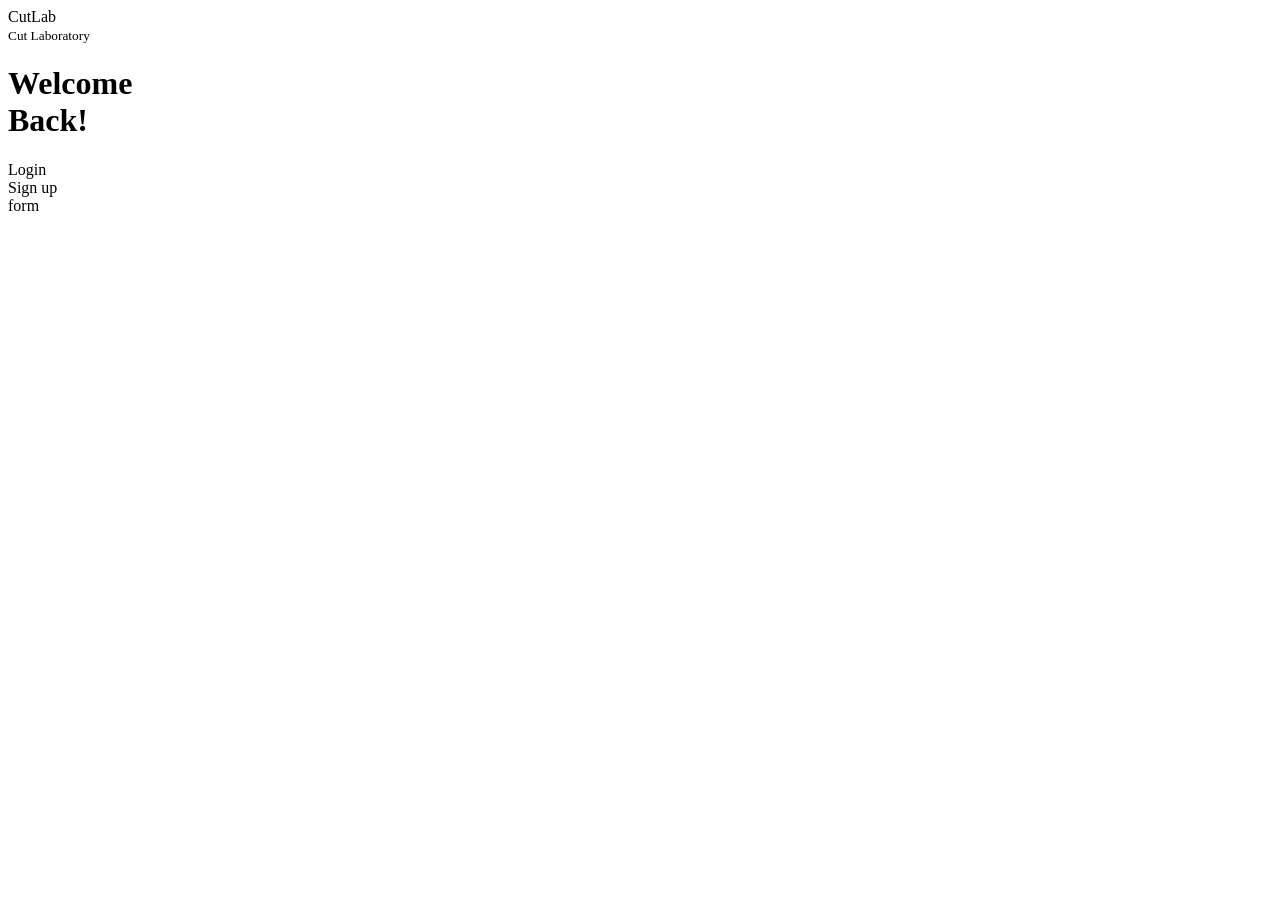
==== index.html @ ca482707 "creating file structure for login and signup ui" ====
<!DOCTYPE html>
<html lang="en">
<head>
    <meta charset="UTF-8">
    <meta name="viewport" content="width=device-width, initial-scale=1.0">
    <title>Login</title>
    <link href="https://fonts.googleapis.com/css2?family=Poppins:wght@300;400;500;600&display=swap" rel="stylesheet">
</head>
<body>

    <!--background shapes-->
    <div class="blob 1"></div>
    <div class="blob 2"></div>
    <div class="blob 3"></div>
    <div class="blob 4"></div>

    <!--centered card-->
    <div class="auth-card">
        <div class="auth-header"></div>
        <div class="logo-box">CutLab</div>
        <div class="menu-lines"></div>
    </div>

    <!--avatar and welcome text-->
    <div class="hero-row">
        <div class="avatar"></div>
        <div class="hero-text">
            <small>Cut Laboratory</small>
            <h1>Welcome<br>Back!</h1>
        </div>
    </div>

    <!--tab bar-->
    <div class="tab-bar">
        <div class="tab active" data-target="login">Login</div>
        <div class="tab" data-target="signup">Sign up</div>
    </div>

    <!--login form-->
    form



</body>
</html>
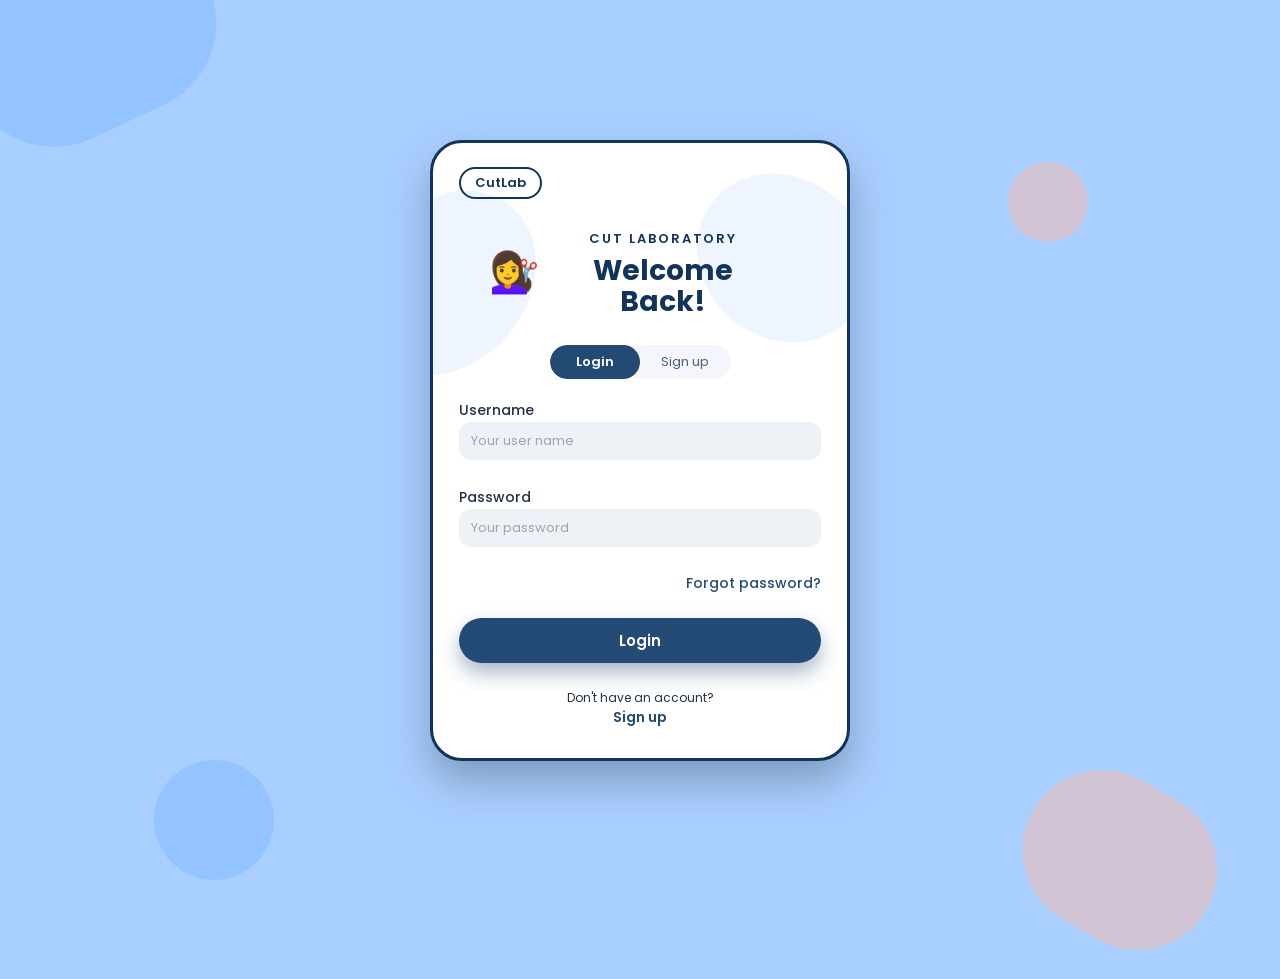
==== commit e4954bb1: "ui almost completed just left to add slight animaton and svg" ====
--- a/index.html
+++ b/index.html
@@ -1,45 +1,122 @@
 <!DOCTYPE html>
 <html lang="en">
-<head>
-    <meta charset="UTF-8">
-    <meta name="viewport" content="width=device-width, initial-scale=1.0">
+  <head>
+    <meta charset="UTF-8" />
+    <meta name="viewport" content="width=device-width, initial-scale=1.0" />
     <title>Login</title>
-    <link href="https://fonts.googleapis.com/css2?family=Poppins:wght@300;400;500;600&display=swap" rel="stylesheet">
-</head>
-<body>
+    <link
+      href="https://fonts.googleapis.com/css2?family=Poppins:wght@300;400;500;600&display=swap"
+      rel="stylesheet"
+    />
+    <link rel="stylesheet" href="style.css" />
+  </head>
+  <body>
 
-    <!--background shapes-->
-    <div class="blob 1"></div>
-    <div class="blob 2"></div>
-    <div class="blob 3"></div>
-    <div class="blob 4"></div>
+    <!-- PAGE WRAPPER -->
+    <div class="page-wrapper">
 
-    <!--centered card-->
-    <div class="auth-card">
-        <div class="auth-header"></div>
-        <div class="logo-box">CutLab</div>
-        <div class="menu-lines"></div>
-    </div>
+      <!-- Background blobs -->
+      <div class="blob b1"></div>
+      <div class="blob b2"></div>
+      <div class="blob b3"></div>
+      <div class="blob b4"></div>
 
-    <!--avatar and welcome text-->
-    <div class="hero-row">
-        <div class="avatar"></div>
-        <div class="hero-text">
+      <!-- AUTH CARD -->
+      <div class="auth-card">
+
+        <!-- Card shapes -->
+        <div class="card-shape s1"></div>
+        <div class="card-shape s2"></div>
+
+        <!-- Header -->
+        <div class="auth-header">
+          <div class="logo-box">CutLab</div>
+        </div>
+
+        <!-- Avatar + Welcome -->
+        <div class="hero-row">
+          <div class="avatar"></div>
+          <div class="hero-text">
             <small>Cut Laboratory</small>
-            <h1>Welcome<br>Back!</h1>
+            <h1>Welcome<br />Back!</h1>
+          </div>
         </div>
-    </div>
 
-    <!--tab bar-->
-    <div class="tab-bar">
-        <div class="tab active" data-target="login">Login</div>
-        <div class="tab" data-target="signup">Sign up</div>
-    </div>
+        <!-- Tabs -->
+        <div class="tab-bar">
+          <div class="tabs-pill">
+            <span class="tab-indicator"></span>
+              <div class="tab active" data-target="login">Login</div>
+              <div class="tab" data-target="signup">Sign up</div>
+          </div>
+        </div>
 
-    <!--login form-->
-    form
+        <!-- FORM WRAPPER -->
+        <div class="form-wrapper">
 
+          <!-- LOGIN FORM -->
+          <form id="login-form" class="form active">
+            <div class="field">
+              <label for="username">Username</label>
+              <input type="text" id="username" placeholder="Your user name" required />
+            </div>
 
+            <div class="field">
+              <label for="password">Password</label>
+              <input type="password" id="password" placeholder="Your password" required />
+            </div>
 
-</body>
-</html>+            <div class="forgot-row">
+              <a href="#">Forgot password?</a>
+            </div>
+
+            <button class="btn-primary" type="submit">Login</button>
+
+            <div class="bottom-text">
+              Don't have an account? <span id="go-signup">Sign up</span>
+            </div>
+          </form>
+
+          <!-- SIGNUP FORM -->
+          <form id="signup-form" class="form">
+            <div class="field">
+              <label for="create-username">Username</label>
+              <input type="text" id="create-username" placeholder="Create a username" required />
+            </div>
+
+            <div class="field">
+              <label for="full-name">Full name</label>
+              <input type="text" id="full-name" placeholder="Your full name" required />
+            </div>
+
+            <div class="field">
+              <label for="email">Email</label>
+              <input type="email" id="email" placeholder="Your email address" required />
+            </div>
+
+            <div class="field">
+              <label for="signup-password">Password</label>
+              <input type="password" id="signup-password" placeholder="Create a password" required />
+            </div>
+
+            <div class="field">
+              <label for="confirm-password">Confirm Password</label>
+              <input type="password" id="confirm-password" placeholder="Confirm your password" required />
+            </div>
+
+            <button class="btn-primary" type="submit">Create Account</button>
+
+            <div class="bottom-text">
+              Already have an account? <span id="go-login">Login</span>
+            </div>
+          </form>
+
+        </div> <!-- END form-wrapper -->
+
+      </div> <!-- END auth-card -->
+
+    </div> <!-- END page-wrapper -->
+
+    <script src="index.js"></script>
+  </body>
+</html>
--- a/style.css
+++ b/style.css
@@ -0,0 +1,274 @@
+*{
+    margin: 0;
+    padding: 0;
+    box-sizing: border-box;
+    font-family: "Poppins", sans-serif;
+}
+
+body{
+    min-height: 100vh;
+    display: flex;
+    align-items: center;
+    justify-content: center;
+    background: #a9cfff;
+    position: relative;
+    /* overflow: hidden; */
+}
+/* .page-wrapper {
+  position: relative;
+  width: 100%;
+  height: 100%;
+  display: flex;
+  align-items: center;
+  justify-content: center;
+  overflow: hidden;
+ 
+} */
+
+/* bg blob like shapes */
+
+.blob{
+    position: absolute;
+    border-radius: 100px;
+    opacity: 0.45;
+    pointer-events: none;
+    z-index: 1;
+}
+.blob.b1{
+    width: 260px; height: 180px;
+    background: #7ab5ff;
+    top:-50px; left:-40px;
+    transform: rotate(-25deg);
+}
+.blob.b2{
+    width:200px; height:160px;
+    background: #ffb6a3;
+    bottom: -40px; right: 60px;
+    transform: rotate(30deg);
+}
+.blob.b3{
+    width: 120px; height: 120px;
+    background: #7ab5ff;
+    bottom: 20px; left: 12%;
+}
+.blob.b4 {
+      width: 80px; height: 80px;
+      background: #ffb6a3;
+      top: 18%; right: 15%;
+    }
+
+/* auth card */
+.auth-card{
+    /* display: flex;
+    flex-direction: column; */
+      position: relative;
+      width: 420px;
+      background: #ffffff;
+      border-radius: 32px;
+      box-shadow: 0 20px 40px rgba(0,0,0,0.25);
+      padding: 24px 26px 30px;
+      border: 3px solid #12345B;
+      z-index: 2;
+      overflow:hidden;
+      gap: 20px;
+
+}
+.card-shape{
+      position: absolute;
+      /* border-radius: 90px; */
+      background: #EDF4FF;
+      opacity: 0.9;
+      pointer-events: none;
+      z-index: -1;
+}
+ .card-shape.s1 {
+    border-radius: 50%;
+      width: 200px; height: 160px;
+      top: 60px; right:300px;
+     transform: rotate(-50deg);
+    }
+    .card-shape.s2 {
+      border-radius: 50%;
+      width: 160px; height: 180px;
+      top: 25px; left: 270px;
+      transform: rotate(-50deg);
+    }
+
+ .auth-header {
+      display: flex;
+      justify-content: space-between;
+      align-items: center;
+      margin-bottom: 18px;
+      position: relative;
+      z-index: 1;
+    }
+.logo-box{
+   padding: 4px 14px;
+      border-radius: 999px;
+      border: 2px solid #12345B;
+      font-size: 13px;
+      font-weight: 600;
+      color: #12345B;
+}
+
+
+/* top illustration and txt block */
+.hero-row{
+    /* border: 1px solid blue; */
+    display:flex;
+    align-items: center;
+    margin-bottom: 18px;
+    /* gap: 18px; */
+    /* justify-content: space-around; */
+}
+.avatar{
+    width: 110px;
+      height: 110px;
+      border-radius: 50%;
+      /* background: #FFE3D6; */
+      display: flex;
+      align-items: center;
+      justify-content: center;
+      margin-right: 20px;
+}
+/* simple avatar ill replace it later with svg and dynamic  */
+.avatar::before{
+    content: "💇‍♀️";
+    font-size: 40px;
+}
+.hero-text small{
+      font-size: 13px;
+      font-weight: 600;
+      letter-spacing: 0.15em;
+      text-transform: uppercase;
+      color: #12345B;
+}
+.hero-text h1{
+      margin-top: 6px;
+      font-size: 28px;
+      line-height: 1.2;
+      color: #12345B;
+      text-align: center;
+      font-weight: 700;
+      line-height: 1.1;
+}
+/* login and signup toggle pill */
+.tab-bar{
+     position: relative;
+      z-index: 1;
+      display: flex;
+      align-items: center;
+      justify-content: center;
+      margin-bottom: 18px;
+}
+ .tabs-pill {
+      display: flex;
+      width: 50%;
+      border-radius: 999px;
+      /* border: 1.5px solid #12345B; */
+      overflow: hidden;
+      background: #F4F6FB;
+    }
+.tab{
+    flex: 1;
+    text-align: center;
+    padding: 7px 0;
+    font-size: 13px;
+    border-radius: 999px;
+    cursor: pointer;
+    transition: 0.2s;
+    color: #4c6176;
+}
+.tab.active {
+    background: #234a73;
+    color: #fff;
+    font-weight: 600;
+}
+
+/* form */
+
+.form-wrapper {
+      position: relative;
+      z-index: 1;
+    }
+form{
+   display: none;
+      flex-direction: column;
+      gap: 12px;
+
+}
+.form.active {
+      display: flex;
+    }
+
+.field{
+    margin-bottom:12px;
+}
+.field label{
+    
+    margin-bottom:2px;
+    font-size: 14px;
+    color: #22314A;
+    font-weight: 500;
+}
+.field input{
+    width: 100%;
+    border:none;
+    outline: none;
+    background: #EEF1F6;
+    padding: 9px 12px;
+    border-radius: 12px;
+    font-size: 13px;
+    color: #22314A;
+}
+.field input::placeholder {
+      color: #9BA4B6;
+}
+.forgot-row{
+    text-align: right;
+    font-size: 14px;
+    margin-top: 2px;
+}
+.forgot-row a{
+    text-decoration: none;
+    color: #234B76;
+    font-weight: 500;
+}
+.btn-primary{
+    width:100%;
+    padding:11px 0;
+    border:none;
+    border-radius: 999px;
+    outline: none;
+    background: #234B76;
+    color: #ffffff;
+    font-size:15px;
+    font-weight: 600;
+    cursor: pointer;
+    margin-top: 12px;
+    margin-bottom: 14px;
+    box-shadow: 0 10px 20px rgba(17, 53, 96, 0.35);
+    transition: ease-in-out 0.3s;
+}
+.btn-primary:hover{
+    background: #a9cfff;
+}
+.bottom-text{
+    display: flex;
+    flex-direction: column;
+    align-items: center;
+    color:#22314A;
+    font-size:12px;
+    text-align: center;
+}
+.bottom-text span{
+    color:#234B76;
+    font-weight: 600;
+    cursor: pointer;
+    font-size: 14px;
+}
+
+/* media queries */
+
+    
+
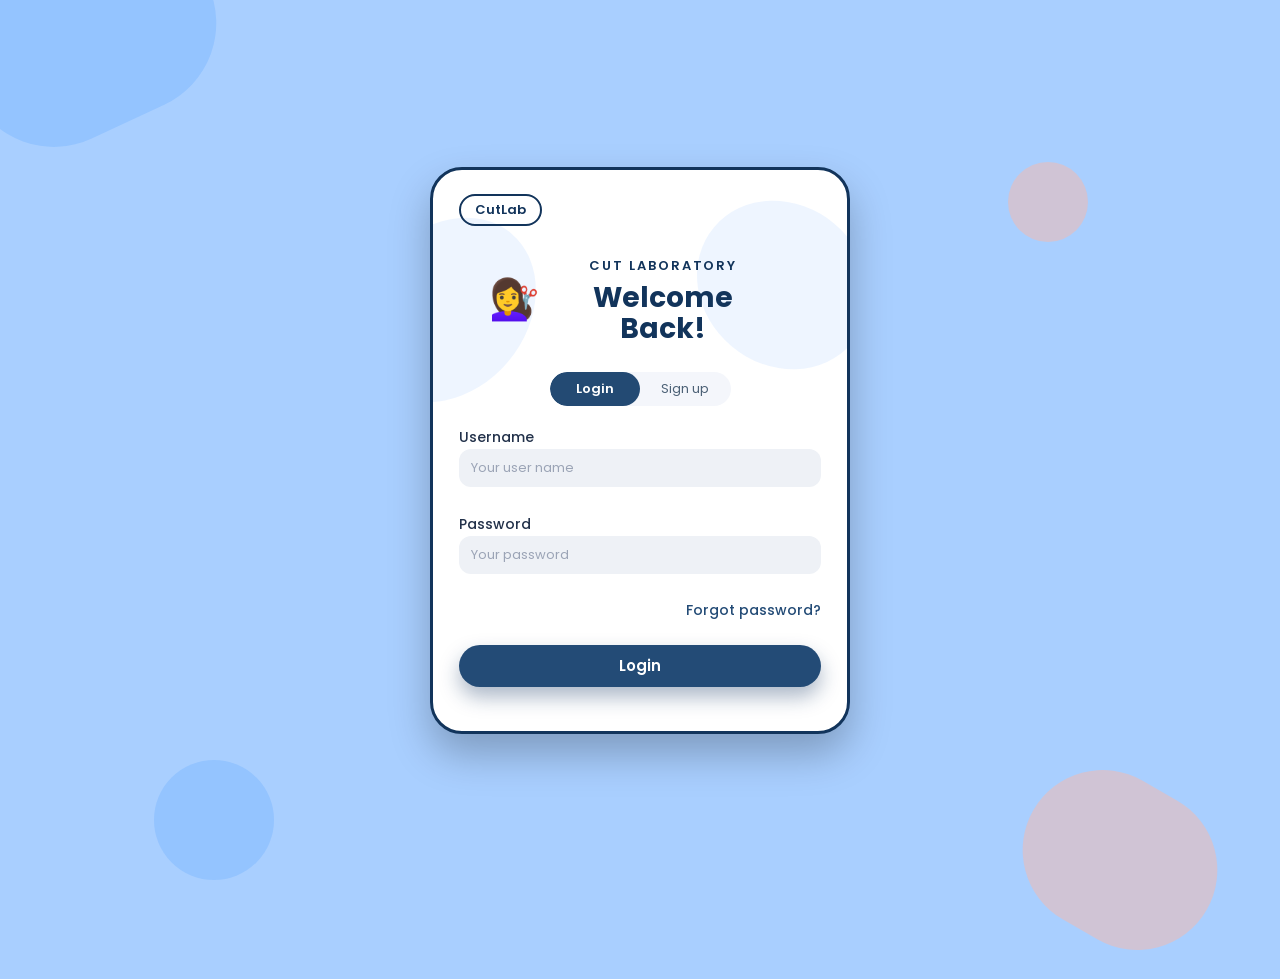
==== commit 06de06cb: "edited whole structure and added functionality on click events and also added fetch for future use" ====
--- a/index.html
+++ b/index.html
@@ -8,6 +8,8 @@
       href="https://fonts.googleapis.com/css2?family=Poppins:wght@300;400;500;600&display=swap"
       rel="stylesheet"
     />
+  <link href='https://unpkg.com/boxicons@2.1.4/css/boxicons.min.css' rel='stylesheet'>
+
     <link rel="stylesheet" href="style.css" />
   </head>
   <body>
@@ -38,7 +40,7 @@
           <div class="avatar"></div>
           <div class="hero-text">
             <small>Cut Laboratory</small>
-            <h1>Welcome<br />Back!</h1>
+            <h1>Welcome<br/>Back!</h1>
           </div>
         </div>
 
@@ -72,44 +74,95 @@
 
             <button class="btn-primary" type="submit">Login</button>
 
-            <div class="bottom-text">
-              Don't have an account? <span id="go-signup">Sign up</span>
-            </div>
           </form>
 
           <!-- SIGNUP FORM -->
           <form id="signup-form" class="form">
+
+           <!-- step1 name + username -->
+          <div class="step step-1 active">
+            <div class="field">
+              <label for="full-name">Full name</label>
+              <input type="text" id="full-name" placeholder="Your full name" required />
+          </div>
+
             <div class="field">
               <label for="create-username">Username</label>
               <input type="text" id="create-username" placeholder="Create a username" required />
             </div>
+          </div>
 
-            <div class="field">
-              <label for="full-name">Full name</label>
-              <input type="text" id="full-name" placeholder="Your full name" required />
+<div class="step step-2">
+  <div class="field">
+    <div class="field-label-row">
+      <label for="email">Email</label>
+      <button type="button" class="link-btn" id="verify-email-btn"> <!--Fetch garne-->
+        Send code
+      </button>
+    </div>
+    <input type="email" id="email" placeholder="Your email address" required />
+  </div>
+
+  <div class="field">
+    <label for="code">Verification Code</label>
+
+    <div class="otp-wrapper">
+      <input type="text" class="otp-input" maxlength="1" inputmode="numeric" />   
+      <input type="text" class="otp-input" maxlength="1" inputmode="numeric" />
+      <input type="text" class="otp-input" maxlength="1" inputmode="numeric" />
+      <input type="text" class="otp-input" maxlength="1" inputmode="numeric" />
+      <input type="text" class="otp-input" maxlength="1" inputmode="numeric" />
+      <input type="text" class="otp-input" maxlength="1" inputmode="numeric" />
+    </div>
+
+    <input type="hidden" id="verification-code" name="verification-code">
+  </div>
+</div>
+
+
+
+            <!-- step3 password creation -->
+            <div class="step step-3">
+              <div class="field">
+                <label for="signup-password">Password</label>
+                <input type="password" id="signup-password" placeholder="Create a password" required />
+              </div>
+
+              <div class="field">
+                <label for="confirm-password">Confirm Password</label>
+                <input type="password" id="confirm-password" placeholder="Confirm your password" required />
+              </div>
             </div>
 
-            <div class="field">
-              <label for="email">Email</label>
-              <input type="email" id="email" placeholder="Your email address" required />
+          <!-- step-navigation button  -->
+
+            <div class="step-nav">
+                <div class="btn-container">
+                   <button class="btn-primary"  type="button" id="prev-btn">'
+                    <span>Back</span>
+                     <i class='bx bx-left-arrow-alt'></i>
+                   </button>
+                   <button class="btn-primary" type="button" id="next-btn">
+                    <span>Next</span>
+                    <i class='bx bx-right-arrow-alt'></i>
+                   </button> 
+                  
+                </div>  
             </div>
+       
+            
 
-            <div class="field">
-              <label for="signup-password">Password</label>
-              <input type="password" id="signup-password" placeholder="Create a password" required />
-            </div>
 
-            <div class="field">
-              <label for="confirm-password">Confirm Password</label>
-              <input type="password" id="confirm-password" placeholder="Confirm your password" required />
-            </div>
+           
 
-            <button class="btn-primary" type="submit">Create Account</button>
+            
 
-            <div class="bottom-text">
-              Already have an account? <span id="go-login">Login</span>
-            </div>
-          </form>
+          
+
+            
+          </form> <!--end of signup form-->
+
+
 
         </div> <!-- END form-wrapper -->
 
--- a/style.css
+++ b/style.css
@@ -14,16 +14,6 @@
     position: relative;
     /* overflow: hidden; */
 }
-/* .page-wrapper {
-  position: relative;
-  width: 100%;
-  height: 100%;
-  display: flex;
-  align-items: center;
-  justify-content: center;
-  overflow: hidden;
- 
-} */
 
 /* bg blob like shapes */
 
@@ -176,7 +166,7 @@
     font-size: 13px;
     border-radius: 999px;
     cursor: pointer;
-    transition: 0.2s;
+    transition: color 0.2s;
     color: #4c6176;
 }
 .tab.active {
@@ -204,6 +194,27 @@
 .field{
     margin-bottom:12px;
 }
+.otp-wrapper {
+  display: flex;
+  gap: 8px;
+  margin-top: 6px;
+}
+
+.otp-input {
+  width: 40px;
+  height: 40px;
+  text-align: center;
+  font-size: 18px;
+  border-radius: 6px;
+  border: 1px solid #ccc;
+  outline: none;
+}
+
+.otp-input:focus {
+  border-color: #4b7cff; /* or your primary color */
+  box-shadow: 0 0 0 1px rgba(75, 124, 255, 0.3);
+}
+
 .field label{
     
     margin-bottom:2px;
@@ -212,6 +223,7 @@
     font-weight: 500;
 }
 .field input{
+  
     width: 100%;
     border:none;
     outline: none;
@@ -235,24 +247,75 @@
     font-weight: 500;
 }
 .btn-primary{
-    width:100%;
-    padding:11px 0;
-    border:none;
+    width: 100%;               /* ⬅ let flex handle it */
+    height: 42px;
+    padding: 0 16px;
+    border: none;
     border-radius: 999px;
     outline: none;
     background: #234B76;
     color: #ffffff;
-    font-size:15px;
+    font-size: 15px;
     font-weight: 600;
     cursor: pointer;
     margin-top: 12px;
     margin-bottom: 14px;
     box-shadow: 0 10px 20px rgba(17, 53, 96, 0.35);
     transition: ease-in-out 0.3s;
-}
+    display: inline-flex;
+    align-items: center;
+    justify-content: center;
+    gap: 6px;
+}
+
+.btn-primary i{
+    font-size: 18px;
+}
+
 .btn-primary:hover{
     background: #a9cfff;
-}
+    color: #4b7cff;
+}
+#prev-btn i, 
+#next-btn i{
+    font-size:18px;
+}
+.btn-container .btn-primary{
+    flex: 1;         
+    width: auto;          /* ⬅ make buttons equal width */
+}
+
+.btn-container{
+    display: flex;
+    width: 100%;
+    gap: 12px;                 
+    justify-content: flex-start;  
+}
+.field-label-row{
+    display:flex;
+    justify-content: space-between;
+    align-items: center;
+    margin-bottom:4px;
+}
+.link-btn{
+    background: none;
+    padding: 0;
+    border: none;
+    color: #234B76;
+    font-size: 14px;
+    font-weight: 500;
+    cursor: pointer;
+}
+.link-btn:hover{
+    color: #4b7cff;
+}
+.step{
+    display:none;
+}
+.step.active{
+    display:block
+}
+
 .bottom-text{
     display: flex;
     flex-direction: column;
@@ -268,7 +331,5 @@
     font-size: 14px;
 }
 
-/* media queries */
-
     
 
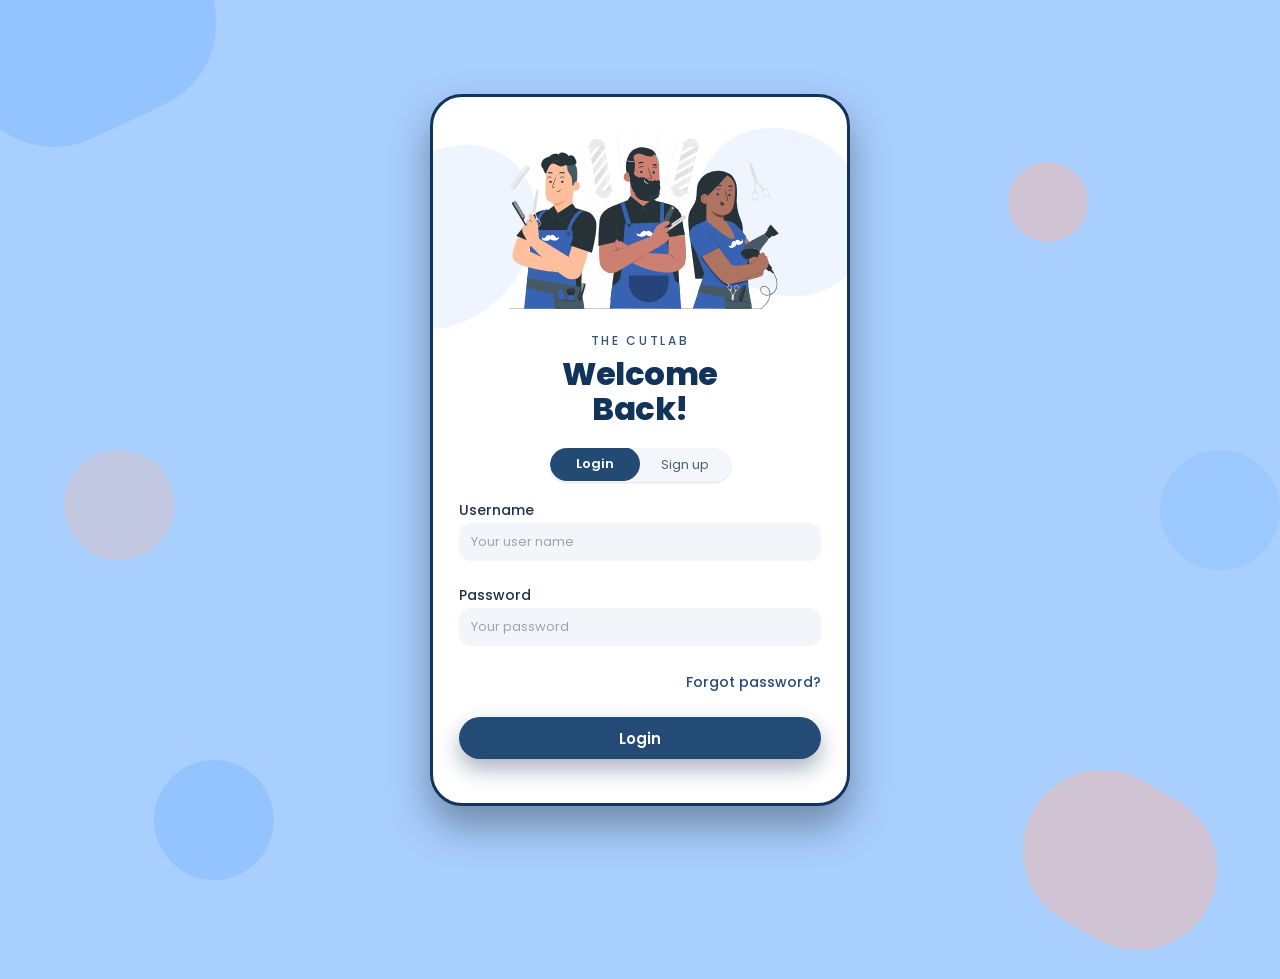
==== commit 6c4452d9: "the over all funtionality is completed and added slight animations to buttons blobs etc and change t" ====
--- a/index.html
+++ b/index.html
@@ -22,6 +22,8 @@
       <div class="blob b2"></div>
       <div class="blob b3"></div>
       <div class="blob b4"></div>
+      <div class="blob b5"></div>
+      <div class="blob b6"></div>
 
       <!-- AUTH CARD -->
       <div class="auth-card">
@@ -30,19 +32,17 @@
         <div class="card-shape s1"></div>
         <div class="card-shape s2"></div>
 
-        <!-- Header -->
-        <div class="auth-header">
-          <div class="logo-box">CutLab</div>
-        </div>
+      
 
         <!-- Avatar + Welcome -->
-        <div class="hero-row">
-          <div class="avatar"></div>
-          <div class="hero-text">
-            <small>Cut Laboratory</small>
-            <h1>Welcome<br/>Back!</h1>
-          </div>
-        </div>
+ <div class="hero-illustration">
+  <img src="assests/barbershop team-pana (1).svg" alt="barber">
+</div>
+
+<div class="hero-title">
+  <small>THE CUTLAB</small>
+  <h1>Welcome<br>Back!</h1>
+</div>
 
         <!-- Tabs -->
         <div class="tab-bar">
@@ -149,16 +149,6 @@
                   
                 </div>  
             </div>
-       
-            
-
-
-           
-
-            
-
-          
-
             
           </form> <!--end of signup form-->
 
--- a/style.css
+++ b/style.css
@@ -12,7 +12,7 @@
     justify-content: center;
     background: #a9cfff;
     position: relative;
-    /* overflow: hidden; */
+    overflow: hidden;
 }
 
 /* bg blob like shapes */
@@ -23,29 +23,106 @@
     opacity: 0.45;
     pointer-events: none;
     z-index: 1;
-}
+    animation:float-blob 5s ease-in-out infinite;
+}
+@keyframes float-blob {
+     0%   { transform: translateY(0) translateX(0); }
+     25%  { transform: translateY(-8px) translateX(4px); }
+    50%  { transform: translateY(0) translateX(8px); }
+    75%  { transform: translateY(6px) translateX(4px); }
+    100% { transform: translateY(0) translateX(0); }
+}
+
+
 .blob.b1{
     width: 260px; height: 180px;
     background: #7ab5ff;
     top:-50px; left:-40px;
     transform: rotate(-25deg);
+    animation-delay: 0s;
 }
 .blob.b2{
     width:200px; height:160px;
     background: #ffb6a3;
     bottom: -40px; right: 60px;
     transform: rotate(30deg);
+    animation-delay: -3s;
 }
 .blob.b3{
     width: 120px; height: 120px;
     background: #7ab5ff;
     bottom: 20px; left: 12%;
+    animation-delay: -6s;
 }
 .blob.b4 {
       width: 80px; height: 80px;
       background: #ffb6a3;
       top: 18%; right: 15%;
-    }
+      animation-delay: -1.5s;
+    }
+.blob.b5{
+    width: 120px; height: 120px;
+      background: #7ab5ff;
+      top: 50%; right: 0;
+      opacity: 0.3;
+}
+.blob.b6{
+   width:110px; height:110px;
+    background: #ffb6a3;
+    top: 50%; left: 5%;
+    transform: rotate(30deg);
+    opacity: 0.3;
+}
+.hero-illustration {
+  width: 100%;
+  height: 100%;
+  margin: 0 auto;                /* center in card */
+  position: relative;
+  z-index: 2;                    /* above blob shapes */
+}
+
+.hero-illustration img {
+  width: 100%;
+  height: 200px;
+  object-fit: contain;
+  animation: float 2.8s ease-in-out infinite;
+}
+@keyframes float {
+    0%, 100%{
+        transform: translateY(0);
+    }
+    50%{
+        transform: translateY(-6px);
+    }
+}
+.hero-title {
+  text-align: center;
+  margin-top: 4px;
+  margin-bottom: 22px;
+  position: relative;
+  z-index: 2;
+}
+
+.hero-title small {
+  font-size: 12px;
+  letter-spacing: .22em;
+  text-transform: uppercase;
+  color: #12345B;
+  opacity: .85;
+  display: block;
+  margin-bottom: 6px;
+  font-weight: 500;
+}
+
+.hero-title h1 {
+  font-size: 32px;
+  font-weight: 800;
+  line-height: 1.1;
+  margin: 0;
+  color: #12345B;
+  letter-spacing: -0.5px;
+}
+
 
 /* auth card */
 .auth-card{
@@ -55,17 +132,27 @@
       width: 420px;
       background: #ffffff;
       border-radius: 32px;
-      box-shadow: 0 20px 40px rgba(0,0,0,0.25);
+      box-shadow: 0 20px 40px rgba(0,0,0,0.35);
       padding: 24px 26px 30px;
       border: 3px solid #12345B;
       z-index: 2;
       overflow:hidden;
       gap: 20px;
-
+      animation: card-in 420ms ease-out
+}
+@keyframes card-in {
+    0%{
+        opacity: 0;
+        transform: translateY(18px) scale(0.98);
+    }
+    100%{
+        opacity: 1;
+        transform: translateY(0) scale(1);
+    }
+    
 }
 .card-shape{
       position: absolute;
-      /* border-radius: 90px; */
       background: #EDF4FF;
       opacity: 0.9;
       pointer-events: none;
@@ -76,7 +163,9 @@
       width: 200px; height: 160px;
       top: 60px; right:300px;
      transform: rotate(-50deg);
-    }
+     
+    }
+  
     .card-shape.s2 {
       border-radius: 50%;
       width: 160px; height: 180px;
@@ -84,64 +173,7 @@
       transform: rotate(-50deg);
     }
 
- .auth-header {
-      display: flex;
-      justify-content: space-between;
-      align-items: center;
-      margin-bottom: 18px;
-      position: relative;
-      z-index: 1;
-    }
-.logo-box{
-   padding: 4px 14px;
-      border-radius: 999px;
-      border: 2px solid #12345B;
-      font-size: 13px;
-      font-weight: 600;
-      color: #12345B;
-}
-
-
-/* top illustration and txt block */
-.hero-row{
-    /* border: 1px solid blue; */
-    display:flex;
-    align-items: center;
-    margin-bottom: 18px;
-    /* gap: 18px; */
-    /* justify-content: space-around; */
-}
-.avatar{
-    width: 110px;
-      height: 110px;
-      border-radius: 50%;
-      /* background: #FFE3D6; */
-      display: flex;
-      align-items: center;
-      justify-content: center;
-      margin-right: 20px;
-}
-/* simple avatar ill replace it later with svg and dynamic  */
-.avatar::before{
-    content: "💇‍♀️";
-    font-size: 40px;
-}
-.hero-text small{
-      font-size: 13px;
-      font-weight: 600;
-      letter-spacing: 0.15em;
-      text-transform: uppercase;
-      color: #12345B;
-}
-.hero-text h1{
-      margin-top: 6px;
-      font-size: 28px;
-      line-height: 1.2;
-      color: #12345B;
-      text-align: center;
-      font-weight: 700;
-      line-height: 1.1;
-}
+
 /* login and signup toggle pill */
 .tab-bar{
      position: relative;
@@ -155,10 +187,11 @@
       display: flex;
       width: 50%;
       border-radius: 999px;
-      /* border: 1.5px solid #12345B; */
       overflow: hidden;
       background: #F4F6FB;
-    }
+      box-shadow: 0 1px 2px rgba(0,0,0,0.12);
+}
+    
 .tab{
     flex: 1;
     text-align: center;
@@ -166,13 +199,17 @@
     font-size: 13px;
     border-radius: 999px;
     cursor: pointer;
-    transition: color 0.2s;
+   transition:
+    color 0.18s ease,
+    background 0.18s ease,
+    transform 0.16s ease;
     color: #4c6176;
 }
 .tab.active {
     background: #234a73;
     color: #fff;
     font-weight: 600;
+    transform: translateY(-1px);
 }
 
 /* form */
@@ -192,6 +229,8 @@
     }
 
 .field{
+    display: flex;
+    flex-direction: column;
     margin-bottom:12px;
 }
 .otp-wrapper {
@@ -223,11 +262,10 @@
     font-weight: 500;
 }
 .field input{
-  
     width: 100%;
     border:none;
     outline: none;
-    background: #EEF1F6;
+    background: #F2F5FA;
     padding: 9px 12px;
     border-radius: 12px;
     font-size: 13px;
@@ -260,21 +298,29 @@
     cursor: pointer;
     margin-top: 12px;
     margin-bottom: 14px;
-    box-shadow: 0 10px 20px rgba(17, 53, 96, 0.35);
-    transition: ease-in-out 0.3s;
+    box-shadow: 0 10px 22px rgba(9, 35, 74, 0.35);
+    transform: translateY(0);
+    transition:
+    transform 0.18s ease,
+    box-shadow 0.18s ease,
+    background 0.18s ease,
+    color 0.18s ease;
     display: inline-flex;
     align-items: center;
     justify-content: center;
-    gap: 6px;
-}
+    gap: 6px;               /* space between text and arrow */
+    vertical-align: middle; /* prevents slight shift */
+} 
 
 .btn-primary i{
     font-size: 18px;
 }
-
-.btn-primary:hover{
-    background: #a9cfff;
-    color: #4b7cff;
+.btn-
+
+.btn-primary:hover {
+  transform: translateY(-2px);
+  box-shadow: 0 16px 30px rgba(9, 35, 74, 0.38);
+  background: #285589;          /* slightly lighter blue, still on-brand */
 }
 #prev-btn i, 
 #next-btn i{
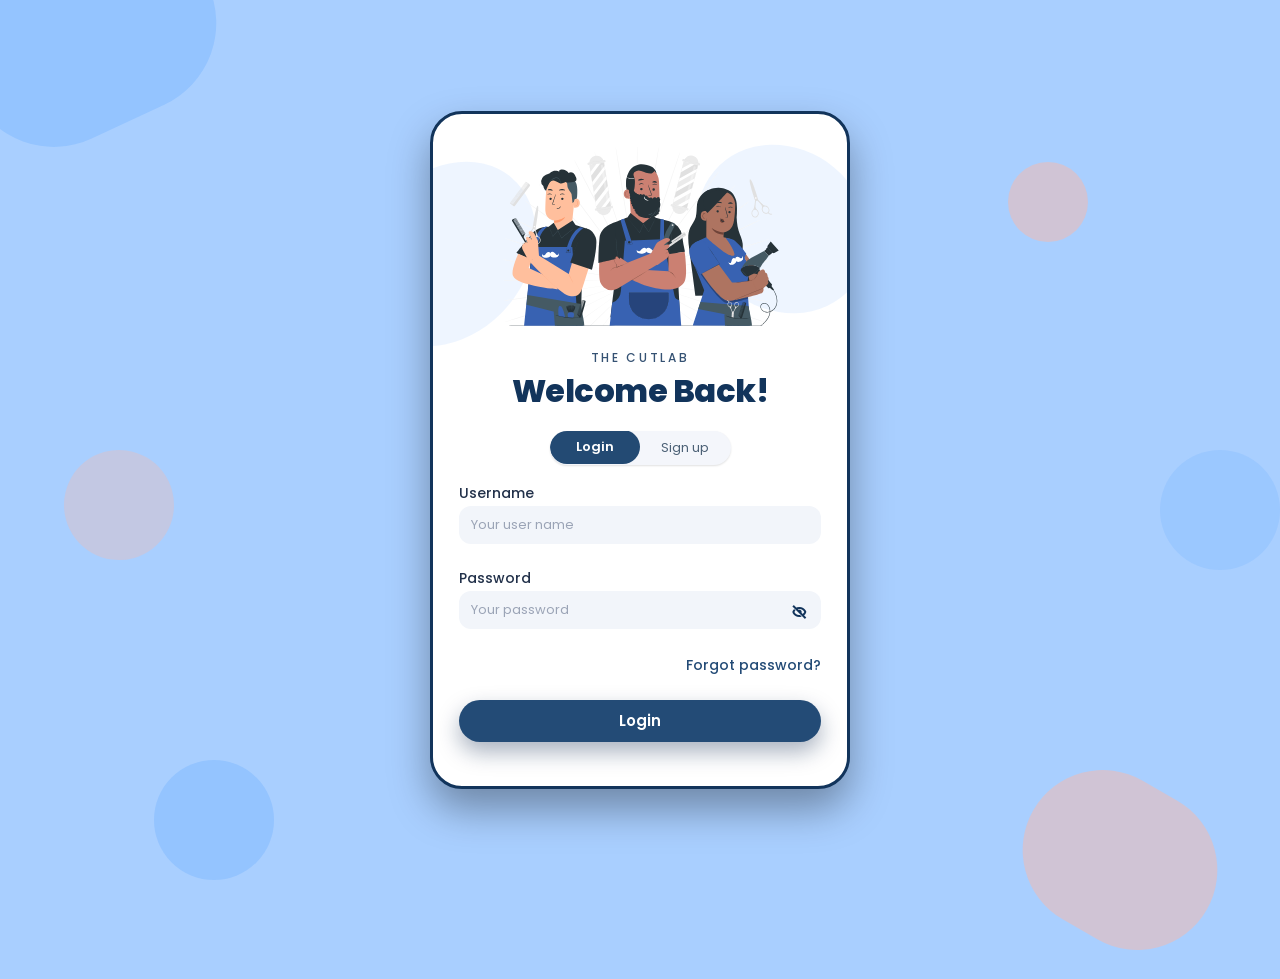
==== commit 666bfdb4: "added show and hide password" ====
--- a/index.html
+++ b/index.html
@@ -41,7 +41,7 @@
 
 <div class="hero-title">
   <small>THE CUTLAB</small>
-  <h1>Welcome<br>Back!</h1>
+  <h1>Welcome Back!</h1>
 </div>
 
         <!-- Tabs -->
@@ -66,6 +66,8 @@
             <div class="field">
               <label for="password">Password</label>
               <input type="password" id="password" placeholder="Your password" required />
+              <i class='bx bx-hide eye-icon closed active'></i>
+              <i class='bx bx-show eye-icon open'></i>
             </div>
 
             <div class="forgot-row">
--- a/style.css
+++ b/style.css
@@ -233,6 +233,20 @@
     flex-direction: column;
     margin-bottom:12px;
 }
+.eye-icon{
+    cursor: pointer;
+    position: absolute;
+    top: 48%;
+    right:14px;
+    transform:translateY(-60%);
+    color:#12345B;
+    display: none;
+    font-weight: 600;
+}
+.eye-icon.active{
+    display:block
+}
+
 .otp-wrapper {
   display: flex;
   gap: 8px;
@@ -249,9 +263,10 @@
   outline: none;
 }
 
+
 .otp-input:focus {
   border-color: #4b7cff; /* or your primary color */
-  box-shadow: 0 0 0 1px rgba(75, 124, 255, 0.3);
+  box-shadow: 0 0 0 1px rgba(75, 124, 255, 0.2);
 }
 
 .field label{
@@ -274,6 +289,7 @@
 .field input::placeholder {
       color: #9BA4B6;
 }
+
 .forgot-row{
     text-align: right;
     font-size: 14px;
@@ -283,6 +299,9 @@
     text-decoration: none;
     color: #234B76;
     font-weight: 500;
+}
+.forgot-row a:hover{
+    color: #4b7cff;
 }
 .btn-primary{
     width: 100%;               /* ⬅ let flex handle it */
@@ -315,7 +334,7 @@
 .btn-primary i{
     font-size: 18px;
 }
-.btn-
+
 
 .btn-primary:hover {
   transform: translateY(-2px);
